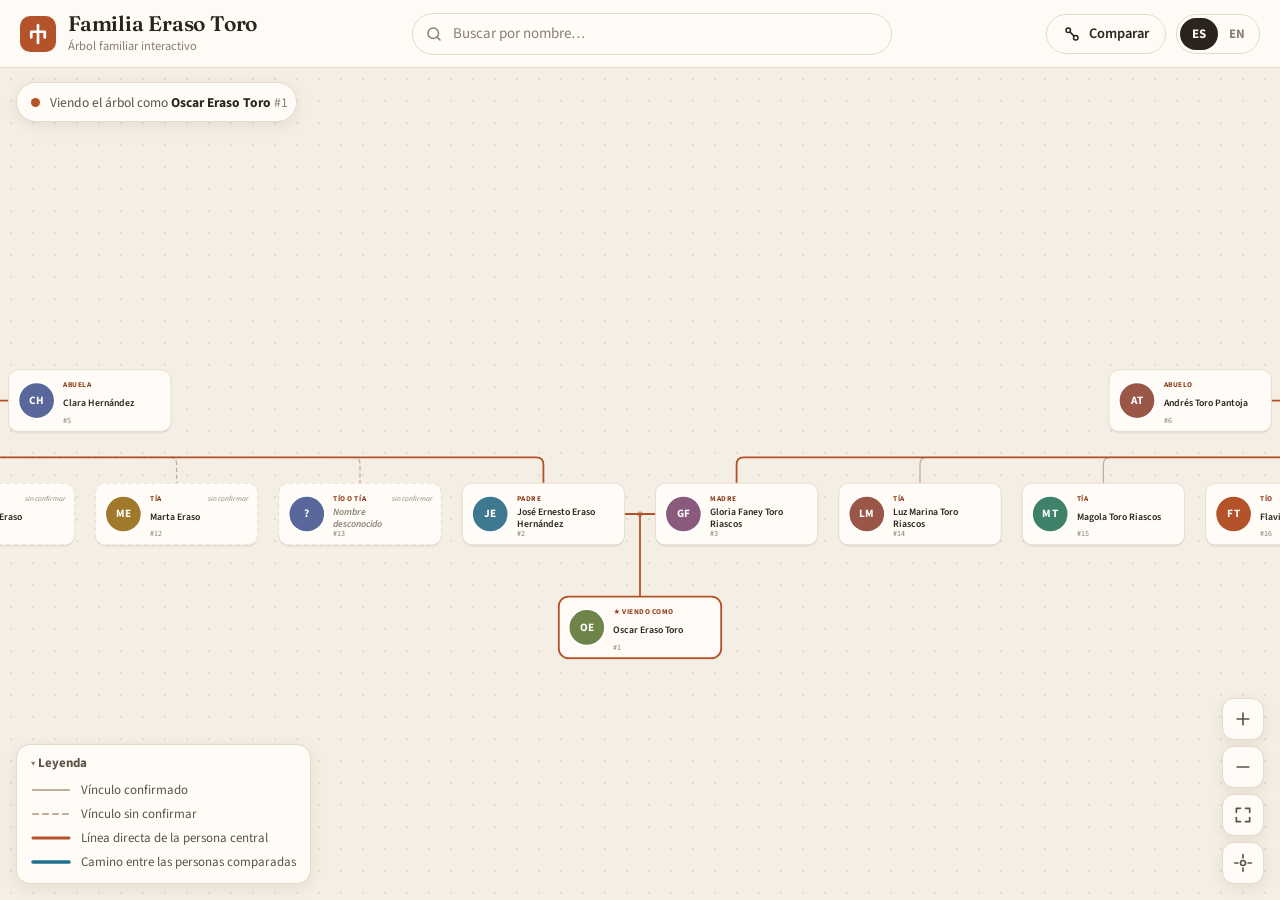
==== index.html @ 6568cca2 "Add files via upload" ====
<!doctype html>
<!-- =====================================================================
     INDEX.HTML — the page skeleton
     The browser opens this file first. It only sets up empty areas
     (header, tree canvas, side panel); js/app.js fills them in.
     You normally never edit this file.
     ===================================================================== -->
<html lang="es">                                              <!-- Page language; app.js switches it to "en" when English is chosen -->
<head>
  <meta charset="utf-8">                                      <!-- Lets accented letters (á, é, ñ) display correctly -->
  <meta name="viewport" content="width=device-width, initial-scale=1, viewport-fit=cover"> <!-- Fit phone screens -->
  <meta name="robots" content="noindex, nofollow">            <!-- Ask search engines not to list this family site -->
  <title>Árbol familiar</title>                               <!-- Tab title; app.js replaces it with the title in family-data.js -->
  <link rel="icon" href="data:image/svg+xml,%3Csvg xmlns='http://www.w3.org/2000/svg' viewBox='0 0 32 32'%3E%3Crect width='32' height='32' rx='8' fill='%23b4532a'/%3E%3Cpath d='M16 7v18M10 13h12M10 13v6M22 13v6' stroke='%23fff' stroke-width='2.4' fill='none' stroke-linecap='round'/%3E%3C/svg%3E"> <!-- Small tree icon in the browser tab -->
  <link rel="preconnect" href="https://fonts.googleapis.com"> <!-- Start connecting to Google Fonts early -->
  <link rel="preconnect" href="https://fonts.gstatic.com" crossorigin>
  <link href="https://fonts.googleapis.com/css2?family=Fraunces:opsz,wght@9..144,500;9..144,600&family=Source+Sans+3:wght@400;600;700&display=swap" rel="stylesheet"> <!-- The two typefaces used on the page -->
  <link rel="stylesheet" href="css/styles.css">               <!-- Colours, sizes and layout -->
</head>
<body>

  <!-- ===================== TOP BAR: title, search, compare, language ===================== -->
  <header class="topbar">
    <div class="brand">
      <svg class="brand-mark" viewBox="0 0 32 32" aria-hidden="true"> <!-- Decorative tree mark next to the title -->
        <rect width="32" height="32" rx="9"></rect>
        <path d="M16 8v16M10 14h12M10 14v5M22 14v5"></path>
      </svg>
      <div class="brand-text">
        <h1 id="site-title">Árbol familiar</h1>              <!-- Filled from SITE_SETTINGS.title -->
        <p class="subtitle" data-i18n="subtitle"></p>        <!-- data-i18n = text comes from js/i18n.js -->
      </div>
    </div>

    <div class="search" role="search">                       <!-- Search box and its drop-down list -->
      <svg class="search-icon" viewBox="0 0 24 24" aria-hidden="true"><circle cx="11" cy="11" r="7"></circle><path d="M20 20l-4-4"></path></svg>
      <input id="search-input" type="search" autocomplete="off" spellcheck="false"
             data-i18n-placeholder="searchPlaceholder" data-i18n-aria="searchLabel"
             role="combobox" aria-expanded="false" aria-controls="search-results">
      <ul id="search-results" class="results" role="listbox" hidden></ul>
    </div>

    <div class="top-actions">
      <button id="compare-open" class="btn btn-ghost" type="button">  <!-- Opens the "compare two people" panel -->
        <svg viewBox="0 0 24 24" aria-hidden="true"><circle cx="7" cy="7" r="3"></circle><circle cx="17" cy="17" r="3"></circle><path d="M9.5 9.5l5 5"></path></svg>
        <span data-i18n="compare"></span>
      </button>
      <div class="lang-toggle" role="group" data-i18n-aria="language"> <!-- Spanish / English switch -->
        <button type="button" data-lang="es">ES</button>
        <button type="button" data-lang="en">EN</button>
      </div>
    </div>
  </header>

  <!-- ===================== TREE AREA ===================== -->
  <main id="stage" class="stage">
    <svg id="tree" role="img" aria-label="Family tree">       <!-- The tree is drawn inside this SVG -->
      <defs>
        <clipPath id="avatar-clip" clipPathUnits="objectBoundingBox"><circle cx="0.5" cy="0.5" r="0.5"></circle></clipPath> <!-- Makes photos round -->
      </defs>
      <g id="viewport">                                       <!-- Moved and scaled when you drag or zoom -->
        <g id="links"></g>                                    <!-- Lines between relatives -->
        <g id="cards"></g>                                    <!-- One card per person -->
      </g>
    </svg>

    <div class="chips">                                       <!-- Floating notes at the top of the tree -->
      <div id="focus-chip" class="chip focus-chip"></div>     <!-- "Viewing the tree as …" -->
      <div id="compare-chip" class="chip compare-chip" hidden></div> <!-- "Comparing A ↔ B" -->
    </div>

    <div class="zoom-controls">                               <!-- Buttons in the bottom-right corner -->
      <button type="button" id="zoom-in" data-i18n-aria="zoomIn" data-i18n-title="zoomIn"><svg viewBox="0 0 24 24"><path d="M12 5v14M5 12h14"></path></svg></button>
      <button type="button" id="zoom-out" data-i18n-aria="zoomOut" data-i18n-title="zoomOut"><svg viewBox="0 0 24 24"><path d="M5 12h14"></path></svg></button>
      <button type="button" id="zoom-fit" data-i18n-aria="fit" data-i18n-title="fit"><svg viewBox="0 0 24 24"><path d="M4 9V4h5M20 9V4h-5M4 15v5h5M20 15v5h-5"></path></svg></button>
      <button type="button" id="zoom-center" data-i18n-aria="center" data-i18n-title="center"><svg viewBox="0 0 24 24"><circle cx="12" cy="12" r="3"></circle><path d="M12 2v4M12 18v4M2 12h4M18 12h4"></path></svg></button>
    </div>

    <details class="legend" id="legend">                      <!-- Explains the line styles -->
      <summary data-i18n="legend"></summary>
      <ul>
        <li><svg viewBox="0 0 40 10"><path class="lg-line" d="M2 5h36"></path></svg><span data-i18n="legendConfirmed"></span></li>
        <li><svg viewBox="0 0 40 10"><path class="lg-line lg-dashed" d="M2 5h36"></path></svg><span data-i18n="legendUnconfirmed"></span></li>
        <li><svg viewBox="0 0 40 10"><path class="lg-line lg-lineage" d="M2 5h36"></path></svg><span data-i18n="legendLine"></span></li>
        <li><svg viewBox="0 0 40 10"><path class="lg-line lg-path" d="M2 5h36"></path></svg><span data-i18n="legendPath"></span></li>
      </ul>
    </details>

    <div id="problems" class="problems" hidden></div>          <!-- Only appears if family-data.js has a mistake -->
  </main>

  <!-- ===================== SIDE PANEL: profiles and comparisons ===================== -->
  <aside id="panel" class="panel" aria-live="polite" hidden>
    <button type="button" class="panel-close" data-action="close" data-i18n-aria="close">
      <svg viewBox="0 0 24 24" aria-hidden="true"><path d="M6 6l12 12M18 6L6 18"></path></svg>
    </button>
    <div id="panel-body" class="panel-body"></div>
  </aside>

  <!-- ===================== SCRIPTS (order matters) ===================== -->
  <script src="lib/d3.min.js"></script>        <!-- Library for zooming, dragging and animation -->
  <script src="lib/dagre.min.js"></script>     <!-- Library that arranges people in generations -->
  <script src="family-data.js"></script>       <!-- YOUR DATA: people, photos, stories -->
  <script src="js/kinship.js"></script>        <!-- Works out relationships -->
  <script src="js/i18n.js"></script>           <!-- Words in Spanish and English -->
  <script src="js/app.js"></script>            <!-- Draws the tree and runs the buttons -->
</body>
</html>
---- css/styles.css ----
/* =====================================================================
   STYLES.CSS — colours, typefaces, sizes and layout
   ---------------------------------------------------------------------
   To change the look, start with the colour list right below (:root).
   Every colour on the page comes from one of those names.
   ===================================================================== */

/* ---------- 1. Colour palette and typefaces ---------- */
:root {
  --bg: #f4eee4;            /* page background (warm paper) */
  --bg-dot: rgba(120, 96, 64, 0.13); /* the faint dot grid behind the tree */
  --surface: #fffcf7;       /* cards, panel, menus */
  --surface-2: #f7f0e5;     /* soft fills inside the panel */
  --ink: #2a241d;           /* main text */
  --ink-2: #5d5246;         /* secondary text */
  --muted: #8b7f71;         /* quiet text such as numbers and dates */
  --border: #e5d9c8;        /* thin borders */
  --line: #bfae95;          /* family lines */
  --accent: #b4532a;        /* terracotta: focus person and their direct line */
  --accent-ink: #8f3d1b;    /* darker terracotta for text */
  --accent-soft: #f7e4d7;   /* pale terracotta for backgrounds */
  --path: #22708f;          /* blue: path between two compared people */
  --path-soft: #dcecf2;     /* pale blue */
  --marriage: #6b5f8f;      /* violet: relatives by marriage */
  --danger: #a8322a;        /* data warnings */
  --shadow: 0 12px 32px rgba(58, 38, 18, 0.14); /* soft shadow under panels */
  --radius: 14px;           /* roundness of corners */
  --font-display: "Fraunces", Georgia, "Times New Roman", serif;     /* titles */
  --font-ui: "Source Sans 3", system-ui, -apple-system, "Segoe UI", Roboto, sans-serif; /* everything else */
  --topbar-h: 68px;         /* height of the top bar on wide screens */
  --panel-w: 400px;         /* width of the side panel on wide screens */
}

/* ---------- 2. Page basics ---------- */
*, *::before, *::after { box-sizing: border-box; }              /* sizes include padding and border */
html, body { height: 100%; margin: 0; }                         /* page fills the window */
body {
  font-family: var(--font-ui);
  color: var(--ink);
  background: var(--bg);
  overflow: hidden;                                             /* the tree scrolls by dragging, not the page */
  -webkit-font-smoothing: antialiased;
}
button { font: inherit; color: inherit; cursor: pointer; }      /* buttons use the page font */
svg { display: block; }
[hidden] { display: none !important; }                          /* hidden elements stay hidden */
:focus-visible { outline: 3px solid var(--path); outline-offset: 2px; border-radius: 8px; } /* keyboard focus ring */

/* ---------- 3. Top bar ---------- */
.topbar {
  position: fixed; inset: 0 0 auto 0;                           /* pinned to the top */
  height: var(--topbar-h);
  display: flex; align-items: center; gap: 20px;
  padding: 0 20px;
  background: rgba(255, 252, 247, 0.88);
  backdrop-filter: blur(10px); -webkit-backdrop-filter: blur(10px);
  border-bottom: 1px solid var(--border);
  z-index: 30;                                                  /* stays above the tree */
}
.brand { display: flex; align-items: center; gap: 12px; min-width: 0; flex: 0 1 auto; }
.brand-mark { width: 36px; height: 36px; flex: none; }
.brand-mark rect { fill: var(--accent); }
.brand-mark path { stroke: #fff; stroke-width: 2.4; fill: none; stroke-linecap: round; }
.brand-text { min-width: 0; }
.brand h1 {
  margin: 0; font-family: var(--font-display); font-weight: 600;
  font-size: 21px; line-height: 1.1; letter-spacing: -0.01em;
  white-space: nowrap; overflow: hidden; text-overflow: ellipsis;
}
.subtitle { margin: 2px 0 0; font-size: 12.5px; color: var(--muted); white-space: nowrap; }

/* ---------- 4. Search box and results ---------- */
.search { position: relative; flex: 1 1 420px; max-width: 480px; margin: 0 auto; }
.search-icon { position: absolute; left: 13px; top: 50%; width: 18px; height: 18px; transform: translateY(-50%); stroke: var(--muted); stroke-width: 2; fill: none; stroke-linecap: round; pointer-events: none; }
#search-input {
  width: 100%; height: 42px;
  padding: 0 14px 0 40px;
  border: 1px solid var(--border); border-radius: 999px;
  background: var(--surface); color: var(--ink);
  font: inherit; font-size: 15px;
  transition: border-color .15s, box-shadow .15s;
}
#search-input::placeholder { color: var(--muted); }
#search-input:focus { outline: none; border-color: var(--accent); box-shadow: 0 0 0 4px var(--accent-soft); }
.results {
  position: absolute; top: calc(100% + 8px); left: 0; right: 0;
  margin: 0; padding: 6px; list-style: none;
  background: var(--surface); border: 1px solid var(--border); border-radius: var(--radius);
  box-shadow: var(--shadow);
  max-height: min(60vh, 440px); overflow-y: auto;
  z-index: 40;
}
.result {
  display: flex; align-items: center; gap: 10px;
  padding: 8px 8px; border-radius: 10px; cursor: pointer;
}
.result.active, .result:hover { background: var(--surface-2); }
.result-main { flex: 1; min-width: 0; display: flex; flex-direction: column; }
.result-name { font-weight: 600; font-size: 14.5px; white-space: nowrap; overflow: hidden; text-overflow: ellipsis; }
.result-sub { font-size: 12.5px; color: var(--muted); white-space: nowrap; overflow: hidden; text-overflow: ellipsis; }
.result-actions { display: flex; gap: 6px; flex: none; }
.results-empty { padding: 14px; color: var(--muted); font-size: 14px; text-align: center; }

/* ---------- 5. Buttons ---------- */
.btn {
  display: inline-flex; align-items: center; justify-content: center; gap: 8px;
  height: 40px; padding: 0 16px;
  border-radius: 999px; border: 1px solid transparent;
  font-weight: 600; font-size: 14.5px;
  transition: background .15s, border-color .15s, color .15s;
  white-space: nowrap;
}
.btn svg { width: 18px; height: 18px; fill: none; stroke: currentColor; stroke-width: 2; stroke-linecap: round; flex: none; }
.btn-primary { background: var(--accent); color: #fff; }
.btn-primary:hover { background: var(--accent-ink); }
.btn-ghost { background: transparent; border-color: var(--border); }
.btn-ghost:hover { background: var(--surface-2); }
.btn-blue { background: var(--path); color: #fff; }
.btn-blue:hover { filter: brightness(0.92); }
.btn-small { height: 32px; padding: 0 12px; font-size: 13.5px; }
.mini {                                                         /* small pill buttons in search results */
  height: 28px; padding: 0 10px; border-radius: 999px;
  border: 1px solid var(--border); background: var(--surface);
  font-size: 12.5px; font-weight: 600; color: var(--ink-2);
}
.mini:hover { border-color: var(--accent); color: var(--accent-ink); }
.mini.blue:hover { border-color: var(--path); color: var(--path); }
.top-actions { display: flex; align-items: center; gap: 10px; flex: none; }
.lang-toggle { display: inline-flex; padding: 3px; border: 1px solid var(--border); border-radius: 999px; background: var(--surface); }
.lang-toggle button { border: 0; background: transparent; height: 32px; min-width: 38px; border-radius: 999px; font-size: 13px; font-weight: 700; color: var(--muted); }
.lang-toggle button[aria-pressed="true"] { background: var(--ink); color: var(--surface); }

/* ---------- 6. Tree area ---------- */
.stage {
  position: fixed; inset: var(--topbar-h) 0 0 0;               /* everything under the top bar */
  background-color: var(--bg);
  background-image: radial-gradient(var(--bg-dot) 1px, transparent 1.2px); /* dot grid */
  background-size: 22px 22px;
}
#tree { width: 100%; height: 100%; cursor: grab; touch-action: none; user-select: none; -webkit-user-select: none; }
#tree:active { cursor: grabbing; }

/* Lines between relatives */
.link { fill: none; stroke: var(--line); stroke-width: 1.8; stroke-linecap: round; stroke-linejoin: round; transition: stroke .3s, stroke-width .3s, opacity .3s; }
.link.unconfirmed { stroke-dasharray: 5 5; }                    /* dashed = not confirmed */
.link.lineage { stroke: var(--accent); stroke-width: 2.6; }     /* the focus person's direct line */
.link.on-path { stroke: var(--path); stroke-width: 3.6; }       /* path between compared people */
.union-dot { fill: var(--line); }

/* Person cards */
.card { cursor: pointer; }
.card-shadow { fill: rgba(70, 45, 20, 0.07); }
.card-bg { fill: var(--surface); stroke: var(--border); stroke-width: 1.2; transition: stroke .2s, stroke-width .2s, fill .2s; }
.card:hover .card-bg { stroke: var(--line); stroke-width: 1.6; }
.card:focus { outline: none; }
.card:focus-visible .card-bg { stroke: var(--path); stroke-width: 2.5; }
.card-ring { fill: none; stroke: var(--path); stroke-width: 3; opacity: 0; transition: opacity .2s; }
.card.is-selected .card-ring { opacity: 1; }                    /* ring around the person whose profile is open */
.card.is-focus .card-bg { stroke: var(--accent); stroke-width: 2.6; fill: #fffaf5; }
.card.is-unconfirmed .card-bg { stroke-dasharray: 6 5; }
.card.rel-none { opacity: 0.68; }                               /* not related by blood or marriage to the focus */
.card.on-path .card-bg { stroke: var(--path); stroke-width: 2.6; }
.avatar-bg { stroke: #fff; stroke-width: 2.5; }
.avatar-initials { fill: #fff; font-family: var(--font-ui); font-weight: 700; font-size: 16px; letter-spacing: 0.02em; text-anchor: middle; dominant-baseline: central; pointer-events: none; }
.card-rel { font-family: var(--font-ui); font-size: 10.5px; font-weight: 700; letter-spacing: 0.07em; text-transform: uppercase; fill: var(--accent-ink); }
.card.rel-affinity .card-rel, .card.rel-partner .card-rel { fill: var(--marriage); }
.card.rel-none .card-rel { fill: var(--muted); }
.card-tag { font-family: var(--font-ui); font-size: 10.5px; font-style: italic; fill: var(--muted); text-anchor: end; }
.card-name { font-family: var(--font-ui); font-size: 14px; font-weight: 600; fill: var(--ink); }
.card-name.unknown { font-style: italic; fill: var(--muted); }
.card-meta { font-family: var(--font-ui); font-size: 11.5px; fill: var(--muted); }
.card-star { fill: var(--accent); }
.end-badge circle { fill: var(--path); stroke: #fff; stroke-width: 2; }
.end-badge text { fill: #fff; font: 700 12px var(--font-ui); text-anchor: middle; dominant-baseline: central; }

/* ---------- 7. Floating chips ---------- */
.chips { position: absolute; top: 14px; left: 16px; right: 16px; display: flex; flex-wrap: wrap; gap: 8px; pointer-events: none; z-index: 5; }
.chip {
  pointer-events: auto;
  display: inline-flex; align-items: center; gap: 10px; flex-wrap: wrap;
  padding: 7px 8px 7px 14px; min-height: 40px;
  background: var(--surface); border: 1px solid var(--border); border-radius: 999px;
  box-shadow: 0 4px 14px rgba(58, 38, 18, 0.08);
  font-size: 13.5px; color: var(--ink-2); max-width: 100%;
}
.chip strong { color: var(--ink); font-weight: 700; }
.chip .num { color: var(--muted); }
.chip .dot { width: 9px; height: 9px; border-radius: 50%; background: var(--accent); flex: none; }
.compare-chip .dot { background: var(--path); }
.chip-close { width: 28px; height: 28px; border-radius: 50%; border: 0; background: var(--surface-2); display: grid; place-items: center; }
.chip-close svg { width: 14px; height: 14px; stroke: var(--ink-2); stroke-width: 2.4; fill: none; stroke-linecap: round; }

/* ---------- 8. Zoom buttons and legend ---------- */
.zoom-controls { position: absolute; right: 16px; bottom: 16px; display: flex; flex-direction: column; gap: 6px; z-index: 5; }
.zoom-controls button {
  width: 42px; height: 42px; border-radius: 12px;
  border: 1px solid var(--border); background: var(--surface);
  display: grid; place-items: center; box-shadow: 0 4px 14px rgba(58, 38, 18, 0.08);
}
.zoom-controls button:hover { border-color: var(--line); }
.zoom-controls svg { width: 20px; height: 20px; fill: none; stroke: var(--ink-2); stroke-width: 2; stroke-linecap: round; stroke-linejoin: round; }
.legend {
  position: absolute; left: 16px; bottom: 16px; z-index: 5;
  background: var(--surface); border: 1px solid var(--border); border-radius: var(--radius);
  box-shadow: 0 4px 14px rgba(58, 38, 18, 0.08);
  font-size: 13px; color: var(--ink-2); max-width: calc(100% - 100px);
}
.legend summary { cursor: pointer; padding: 9px 14px; font-weight: 700; list-style: none; }
.legend summary::-webkit-details-marker { display: none; }
.legend summary::before { content: "▸ "; color: var(--muted); }
.legend[open] summary::before { content: "▾ "; }
.legend ul { list-style: none; margin: 0; padding: 0 14px 12px; display: grid; gap: 6px; }
.legend li { display: flex; align-items: center; gap: 10px; }
.legend svg { width: 40px; height: 10px; flex: none; }
.lg-line { stroke: var(--line); stroke-width: 2.2; fill: none; stroke-linecap: round; }
.lg-dashed { stroke-dasharray: 5 5; }
.lg-lineage { stroke: var(--accent); stroke-width: 3; }
.lg-path { stroke: var(--path); stroke-width: 3.6; }

/* ---------- 9. Data warnings (only shown when family-data.js has a mistake) ---------- */
.problems {
  position: absolute; left: 50%; bottom: 16px; transform: translateX(-50%);
  width: min(560px, calc(100% - 32px)); z-index: 20;
  background: #fff4f2; color: var(--danger);
  border: 1px solid #efc5bf; border-radius: var(--radius); box-shadow: var(--shadow);
  padding: 12px 16px; font-size: 14px;
}
.problems ul { margin: 6px 0 0; padding-left: 18px; }

/* ---------- 10. Side panel (profiles and comparisons) ---------- */
.panel {
  position: fixed; top: calc(var(--topbar-h) + 12px); right: 12px; bottom: 12px;
  width: var(--panel-w);
  background: var(--surface); border: 1px solid var(--border); border-radius: 20px;
  box-shadow: var(--shadow); z-index: 25;
  display: flex; flex-direction: column;
  animation: panel-in .22s ease-out;
}
@keyframes panel-in { from { opacity: 0; transform: translateX(16px); } to { opacity: 1; transform: none; } }
.panel-close {
  position: absolute; top: 12px; right: 12px; z-index: 2;
  width: 36px; height: 36px; border-radius: 50%; border: 0; background: var(--surface-2);
  display: grid; place-items: center;
}
.panel-close svg { width: 18px; height: 18px; stroke: var(--ink-2); stroke-width: 2.2; fill: none; stroke-linecap: round; }
.panel-body { overflow-y: auto; padding: 22px 22px 28px; flex: 1; -webkit-overflow-scrolling: touch; }

/* Profile */
.profile-head { display: flex; gap: 16px; align-items: center; padding-right: 36px; }
.profile-photo { position: relative; width: 92px; height: 92px; border-radius: 50%; flex: none; overflow: hidden; display: grid; place-items: center; color: #fff; font-weight: 700; font-size: 30px; border: 3px solid #fff; box-shadow: 0 4px 14px rgba(58, 38, 18, 0.15); }
.profile-number { margin: 0; font-size: 12px; font-weight: 700; letter-spacing: 0.08em; text-transform: uppercase; color: var(--muted); }
.profile-name { margin: 2px 0 4px; font-family: var(--font-display); font-weight: 600; font-size: 25px; line-height: 1.15; letter-spacing: -0.01em; }
.profile-name.unknown { font-style: italic; color: var(--muted); }
.profile-life { margin: 0; font-size: 14px; color: var(--ink-2); }
.profile-rel { margin: 18px 0 0; padding: 12px 14px; border-radius: 12px; background: var(--accent-soft); }
.profile-rel.rel-affinity, .profile-rel.rel-partner { background: #ece8f4; }
.profile-rel.rel-none { background: var(--surface-2); }
.profile-rel .label { display: block; font-size: 12px; color: var(--ink-2); }
.profile-rel strong { font-size: 17px; color: var(--ink); }
.tag { display: inline-block; margin-left: 6px; padding: 1px 8px; border-radius: 999px; font-size: 11.5px; font-weight: 700; vertical-align: 2px; }
.tag-unconfirmed { background: #fff; border: 1px dashed var(--line); color: var(--ink-2); }
.profile-actions { display: flex; flex-wrap: wrap; gap: 8px; margin-top: 14px; }
.profile-desc { margin: 18px 0 0; font-size: 16px; line-height: 1.5; color: var(--ink); font-weight: 600; }
.panel h3 { margin: 22px 0 8px; font-family: var(--font-display); font-weight: 600; font-size: 17px; }
.panel h4 { margin: 14px 0 6px; font-size: 12px; font-weight: 700; letter-spacing: 0.08em; text-transform: uppercase; color: var(--muted); }
.profile-bio { margin: 0; font-size: 15px; line-height: 1.6; color: var(--ink-2); white-space: pre-line; }
.profile-empty { margin: 18px 0 0; font-size: 14px; color: var(--muted); font-style: italic; }
.facts { margin: 16px 0 0; display: grid; grid-template-columns: auto 1fr; gap: 6px 14px; font-size: 14px; }
.facts dt { color: var(--muted); }
.facts dd { margin: 0; color: var(--ink); }
.people-list { list-style: none; margin: 0; padding: 0; display: grid; gap: 6px; }
.person-chip {
  width: 100%; display: flex; align-items: center; gap: 10px; text-align: left;
  padding: 7px 10px; border-radius: 12px; border: 1px solid var(--border); background: var(--surface);
}
.person-chip:hover { border-color: var(--line); background: var(--surface-2); }
.person-chip .pc-main { flex: 1; min-width: 0; display: flex; flex-direction: column; }
.person-chip .pc-name { font-weight: 600; font-size: 14.5px; white-space: nowrap; overflow: hidden; text-overflow: ellipsis; }
.person-chip .pc-name.unknown { font-style: italic; color: var(--muted); }
.person-chip .pc-sub { font-size: 12.5px; color: var(--muted); }
.person-chip.static { cursor: default; }
.person-chip.static:hover { border-color: var(--border); background: var(--surface); }
.avatar-sm { position: relative; width: 34px; height: 34px; border-radius: 50%; flex: none; display: grid; place-items: center; overflow: hidden; color: #fff; font-weight: 700; font-size: 13px; }
.avatar-sm img, .profile-photo img { position: absolute; inset: 0; width: 100%; height: 100%; object-fit: cover; } /* photo covers the initials */

/* Compare */
.compare h2 { margin: 0 40px 4px 0; font-family: var(--font-display); font-weight: 600; font-size: 24px; }
.compare .intro { margin: 0 0 16px; font-size: 14px; color: var(--ink-2); }
.slots { display: grid; gap: 8px; }
.slot { position: relative; }
.slot-letter { position: absolute; left: -6px; top: -6px; width: 22px; height: 22px; border-radius: 50%; background: var(--path); color: #fff; font-size: 12px; font-weight: 700; display: grid; place-items: center; z-index: 1; border: 2px solid #fff; }
.slot .person-chip { padding: 10px 10px 10px 12px; }
.slot-picker { border: 1px solid var(--path); border-radius: 12px; padding: 8px; background: #f7fbfc; }
.slot-picker input { width: 100%; height: 40px; padding: 0 12px; border-radius: 10px; border: 1px solid var(--border); font: inherit; font-size: 15px; background: #fff; }
.slot-picker input:focus { outline: none; border-color: var(--path); box-shadow: 0 0 0 3px var(--path-soft); }
.slot-picker ul { list-style: none; margin: 6px 0 0; padding: 0; max-height: 220px; overflow-y: auto; display: grid; gap: 4px; }
.slot-picker li button { width: 100%; display: flex; align-items: center; gap: 10px; padding: 6px 8px; border: 0; border-radius: 10px; background: transparent; text-align: left; }
.slot-picker li button:hover { background: var(--path-soft); }
.swap-row { display: flex; justify-content: center; }
.swap-btn { height: 30px; padding: 0 12px; border-radius: 999px; border: 1px solid var(--border); background: var(--surface); font-size: 12.5px; font-weight: 600; color: var(--ink-2); display: inline-flex; align-items: center; gap: 6px; }
.swap-btn svg { width: 14px; height: 14px; fill: none; stroke: currentColor; stroke-width: 2; stroke-linecap: round; }
.result-card { margin-top: 18px; padding: 16px; border-radius: 16px; background: var(--path-soft); }
.result-sentence { margin: 0; font-size: 17.5px; line-height: 1.4; color: var(--ink); }
.result-sentence b, .result-reverse b, .chain b { font-weight: 700; }
.result-reverse { margin: 8px 0 0; font-size: 14.5px; color: var(--ink-2); }
.result-card .facts { grid-template-columns: 1fr; gap: 10px; margin-top: 14px; }
.result-card .facts dt { font-size: 12px; font-weight: 700; letter-spacing: 0.06em; text-transform: uppercase; }
.result-card .facts dd { font-size: 15px; }
.result-card .facts small { display: block; color: var(--muted); font-size: 12.5px; margin-top: 2px; }
.chain { margin: 0; font-size: 14.5px; line-height: 1.6; color: var(--ink-2); }
.chain button { border: 0; background: none; padding: 0; font-weight: 700; color: var(--ink); text-decoration: underline; text-decoration-color: var(--path); text-underline-offset: 3px; }
.keep-focus { margin: 14px 0 0; font-size: 13px; color: var(--muted); }
.result-actions-row { display: flex; flex-wrap: wrap; gap: 8px; margin-top: 14px; }

/* ---------- 11. Phones and narrow screens ---------- */
@media (max-width: 760px) {
  :root { --topbar-h: 112px; }                                  /* two-row top bar */
  .topbar { flex-wrap: wrap; height: var(--topbar-h); padding: 10px 14px; gap: 10px 10px; align-content: center; }
  .brand { flex: 1 1 0; }
  .brand-mark { width: 32px; height: 32px; }
  .brand h1 { font-size: 19px; }
  .subtitle { display: none; }
  .search { order: 3; flex: 1 1 100%; max-width: none; }
  #compare-open span { display: none; }                         /* icon only on phones */
  #compare-open { width: 40px; padding: 0; }
  .chips { top: 10px; left: 10px; right: 10px; }
  .chip { font-size: 13px; }
  .legend { left: 10px; bottom: 10px; }
  .zoom-controls { right: 10px; bottom: 10px; }
  .zoom-controls button { width: 40px; height: 40px; }
  .panel {                                                      /* panel becomes a bottom sheet */
    top: auto; left: 0; right: 0; bottom: 0; width: auto;
    max-height: 78dvh; border-radius: 22px 22px 0 0;
    animation: sheet-in .25s ease-out;
    padding-bottom: env(safe-area-inset-bottom);
  }
  .panel::before { content: ""; display: block; width: 44px; height: 5px; border-radius: 3px; background: var(--border); margin: 8px auto 0; } /* grab handle look */
  @keyframes sheet-in { from { transform: translateY(30px); opacity: 0; } to { transform: none; opacity: 1; } }
  .panel-body { padding: 14px 18px 26px; }
  .profile-photo { width: 76px; height: 76px; font-size: 26px; }
  .profile-name { font-size: 22px; }
  .result { flex-wrap: wrap; }                                  /* buttons drop under the name on phones */
  .result-main { flex-basis: calc(100% - 50px); }
  .result-actions { margin-left: 44px; }
}
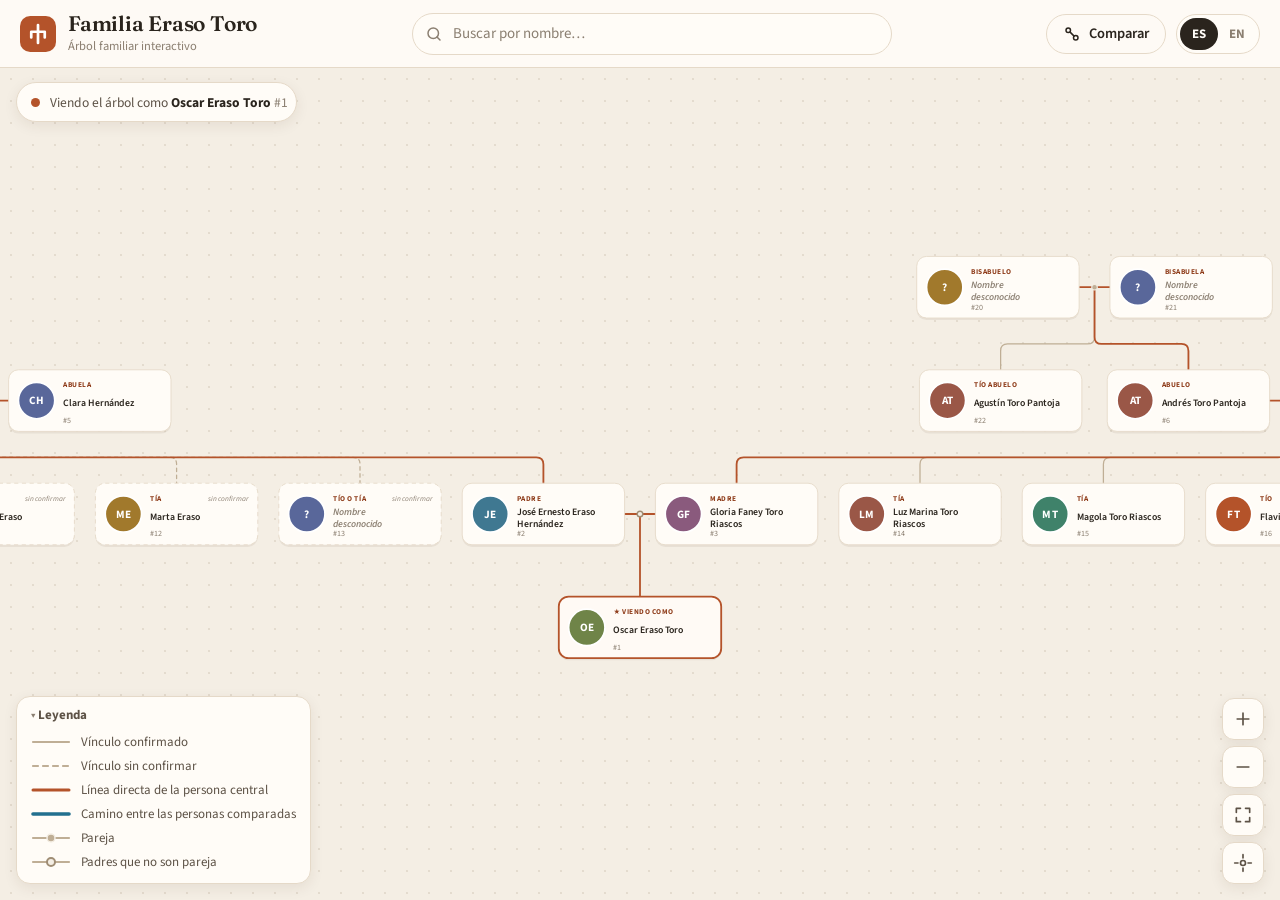
==== commit ca6c3a8e: "Add files via upload" ====
--- a/index.html
+++ b/index.html
@@ -60,6 +60,7 @@
       </defs>
       <g id="viewport">                                       <!-- Moved and scaled when you drag or zoom -->
         <g id="links"></g>                                    <!-- Lines between relatives -->
+        <g id="dots"></g>                                     <!-- Dots where a couple's lines meet -->
         <g id="cards"></g>                                    <!-- One card per person -->
       </g>
     </svg>
@@ -83,6 +84,8 @@
         <li><svg viewBox="0 0 40 10"><path class="lg-line lg-dashed" d="M2 5h36"></path></svg><span data-i18n="legendUnconfirmed"></span></li>
         <li><svg viewBox="0 0 40 10"><path class="lg-line lg-lineage" d="M2 5h36"></path></svg><span data-i18n="legendLine"></span></li>
         <li><svg viewBox="0 0 40 10"><path class="lg-line lg-path" d="M2 5h36"></path></svg><span data-i18n="legendPath"></span></li>
+        <li><svg viewBox="0 0 40 10"><path class="lg-line" d="M2 5h36"></path><circle class="union-dot" cx="20" cy="5" r="4"></circle></svg><span data-i18n="legendCouple"></span></li>
+        <li><svg viewBox="0 0 40 10"><path class="lg-line" d="M2 5h36"></path><circle class="union-dot apart" cx="20" cy="5" r="4"></circle></svg><span data-i18n="legendCoparents"></span></li>
       </ul>
     </details>
 
--- a/css/styles.css
+++ b/css/styles.css
@@ -16,6 +16,7 @@
   --muted: #8b7f71;         /* quiet text such as numbers and dates */
   --border: #e5d9c8;        /* thin borders */
   --line: #bfae95;          /* family lines */
+  --line-strong: #9f8d74;   /* outline of the hollow 'not a couple' dot */
   --accent: #b4532a;        /* terracotta: focus person and their direct line */
   --accent-ink: #8f3d1b;    /* darker terracotta for text */
   --accent-soft: #f7e4d7;   /* pale terracotta for backgrounds */
@@ -145,7 +146,9 @@
 .link.unconfirmed { stroke-dasharray: 5 5; }                    /* dashed = not confirmed */
 .link.lineage { stroke: var(--accent); stroke-width: 2.6; }     /* the focus person's direct line */
 .link.on-path { stroke: var(--path); stroke-width: 3.6; }       /* path between compared people */
-.union-dot { fill: var(--line); }
+.union-dot { fill: var(--line); stroke: var(--bg); stroke-width: 1.5; }
+.union-dot.apart { fill: var(--bg); stroke: var(--line-strong, #9f8d74); stroke-width: 2; } /* hollow = parents who are not a couple */
+.card.rel-coparent .card-rel { fill: var(--marriage); }
 
 /* Person cards */
 .card { cursor: pointer; }
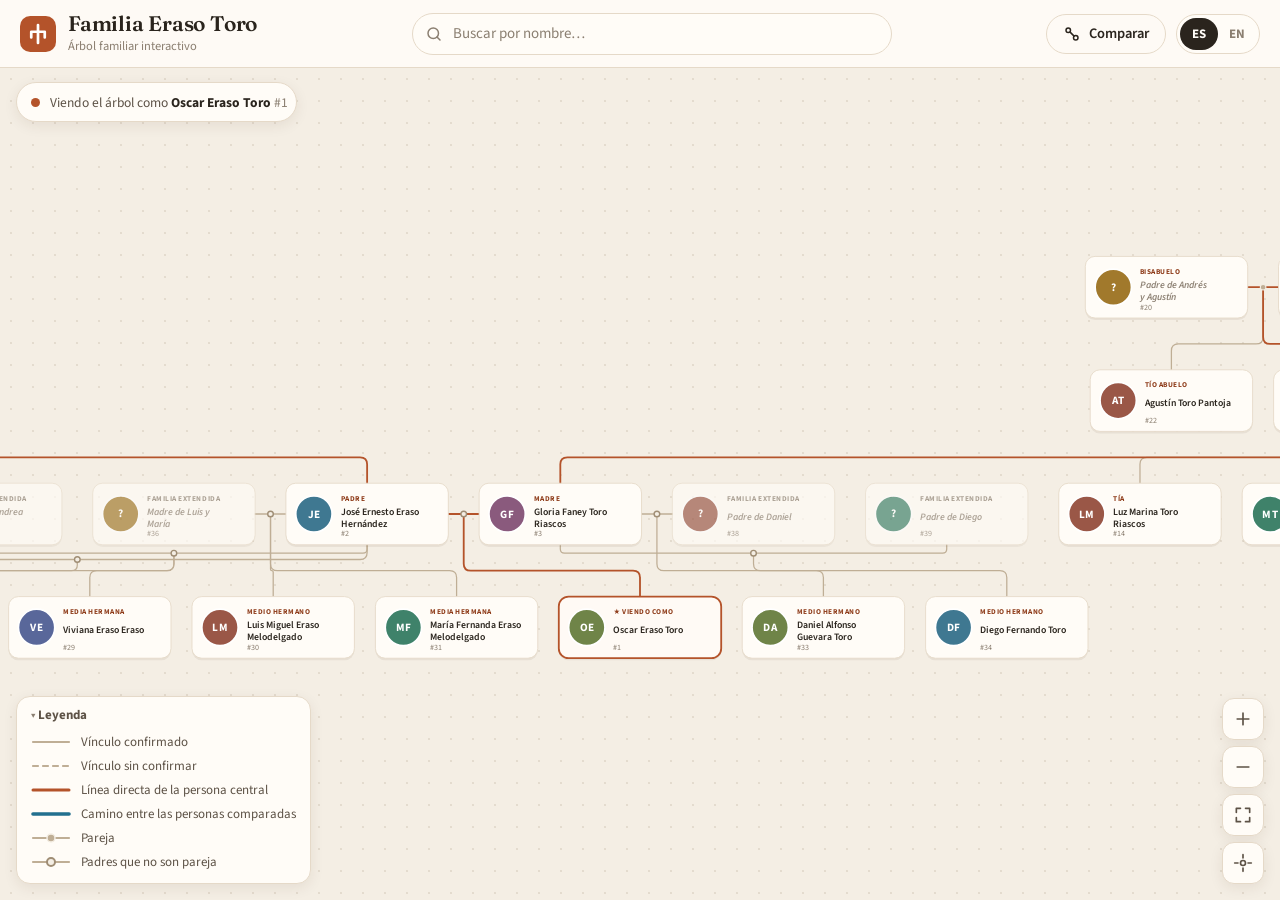
==== commit d9ff3c95: "Add files via upload" ====
--- a/index.html
+++ b/index.html
@@ -107,5 +107,11 @@
   <script src="js/kinship.js"></script>        <!-- Works out relationships -->
   <script src="js/i18n.js"></script>           <!-- Words in Spanish and English -->
   <script src="js/app.js"></script>            <!-- Draws the tree and runs the buttons -->
+
+  <!-- Visitor counter (GoatCounter, no cookies). Stats: https://arbol-eraso.goatcounter.com
+       Visits from your own computer while testing (file:// or localhost) are not counted.
+       To stop counting, delete these two lines. -->
+  <script data-goatcounter="https://arbol-eraso.goatcounter.com/count"
+          async src="//gc.zgo.at/count.js"></script>
 </body>
 </html>
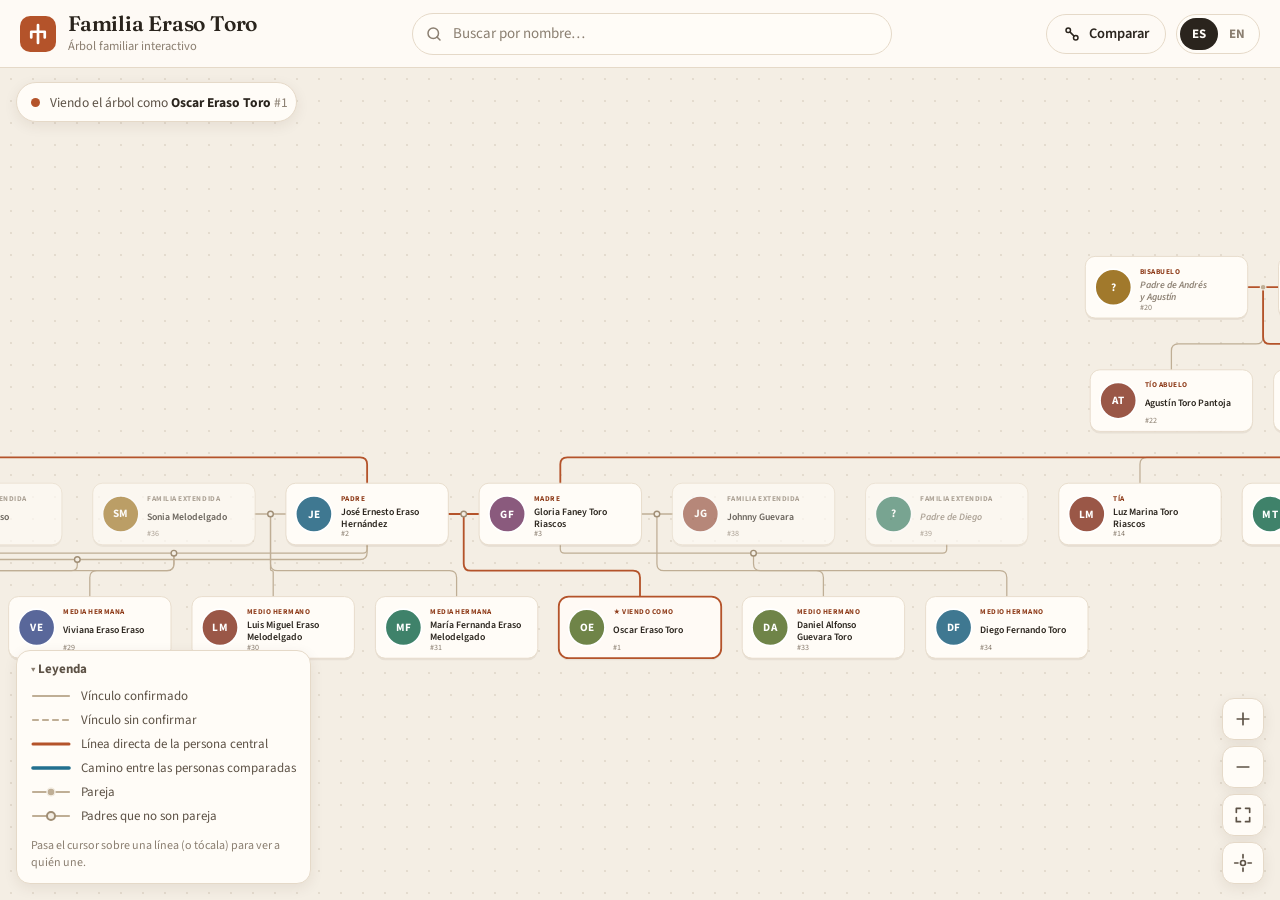
==== commit 2930ae2e: "Add files via upload" ====
--- a/index.html
+++ b/index.html
@@ -59,6 +59,7 @@
         <clipPath id="avatar-clip" clipPathUnits="objectBoundingBox"><circle cx="0.5" cy="0.5" r="0.5"></circle></clipPath> <!-- Makes photos round -->
       </defs>
       <g id="viewport">                                       <!-- Moved and scaled when you drag or zoom -->
+        <g id="link-hits"></g>                                <!-- Wide invisible lines that react to the mouse and glow -->
         <g id="links"></g>                                    <!-- Lines between relatives -->
         <g id="dots"></g>                                     <!-- Dots where a couple's lines meet -->
         <g id="cards"></g>                                    <!-- One card per person -->
@@ -87,9 +88,11 @@
         <li><svg viewBox="0 0 40 10"><path class="lg-line" d="M2 5h36"></path><circle class="union-dot" cx="20" cy="5" r="4"></circle></svg><span data-i18n="legendCouple"></span></li>
         <li><svg viewBox="0 0 40 10"><path class="lg-line" d="M2 5h36"></path><circle class="union-dot apart" cx="20" cy="5" r="4"></circle></svg><span data-i18n="legendCoparents"></span></li>
       </ul>
+      <p class="legend-hint" data-i18n="legendHover"></p>      <!-- "Hover over a line to see who it connects" -->
     </details>
 
     <div id="problems" class="problems" hidden></div>          <!-- Only appears if family-data.js has a mistake -->
+    <div id="link-tip" class="link-tip" role="status" hidden></div> <!-- Label shown when a line is lit: who it connects -->
   </main>
 
   <!-- ===================== SIDE PANEL: profiles and comparisons ===================== -->
--- a/css/styles.css
+++ b/css/styles.css
@@ -23,6 +23,8 @@
   --path: #22708f;          /* blue: path between two compared people */
   --path-soft: #dcecf2;     /* pale blue */
   --marriage: #6b5f8f;      /* violet: relatives by marriage */
+  --glow: #d27a00;          /* amber: a family lit up by the mouse */
+  --glow-soft: rgba(255, 170, 40, 0.34); /* soft halo around lit lines */
   --danger: #a8322a;        /* data warnings */
   --shadow: 0 12px 32px rgba(58, 38, 18, 0.14); /* soft shadow under panels */
   --radius: 14px;           /* roundness of corners */
@@ -146,6 +148,31 @@
 .link.unconfirmed { stroke-dasharray: 5 5; }                    /* dashed = not confirmed */
 .link.lineage { stroke: var(--accent); stroke-width: 2.6; }     /* the focus person's direct line */
 .link.on-path { stroke: var(--path); stroke-width: 3.6; }       /* path between compared people */
+.link { pointer-events: none; }                                 /* the wide hit lines below catch the mouse instead */
+.link-hit {                                                     /* invisible, wide, easy to point at */
+  fill: none; stroke: transparent; stroke-width: 16px; stroke-linecap: round; stroke-linejoin: round;
+  vector-effect: non-scaling-stroke;                            /* same width at any zoom */
+  pointer-events: stroke; cursor: pointer;
+}
+.link-hit.hl { stroke: var(--glow-soft); stroke-width: 11px; }  /* the glow */
+.link.hl { stroke: var(--glow); stroke-width: 3.2; opacity: 1; }
+#tree.lighting .link:not(.hl) { opacity: 0.28; }                /* fade the other lines */
+#tree.lighting .card:not(.hl) { opacity: 0.5; }                 /* and the other people */
+#tree.lighting .union-dot:not(.hl) { opacity: 0.3; }
+#tree .card.hl .card-bg { stroke: var(--glow); stroke-width: 2.6; } /* wins over focus and path outlines */
+.union-dot { pointer-events: none; }
+.union-dot.hl { fill: var(--glow); stroke: #fff; stroke-width: 2; }
+.union-dot.apart.hl { fill: #fff; stroke: var(--glow); stroke-width: 2.4; }
+.link-tip {                                                     /* label next to the pointer */
+  position: fixed; z-index: 60; pointer-events: none;
+  max-width: 300px; padding: 9px 12px; border-radius: 12px;
+  background: var(--ink); color: var(--surface);
+  font-size: 13px; line-height: 1.4; box-shadow: 0 8px 24px rgba(30, 20, 10, 0.25);
+}
+.link-tip b { font-weight: 700; }
+.link-tip .tip-sub { display: block; font-size: 12px; opacity: 0.75; }
+.link-tip .tip-kids { display: block; margin-top: 4px; }
+.legend-hint { margin: 0; padding: 0 14px 12px; font-size: 12px; color: var(--muted); max-width: 290px; }
 .union-dot { fill: var(--line); stroke: var(--bg); stroke-width: 1.5; }
 .union-dot.apart { fill: var(--bg); stroke: var(--line-strong, #9f8d74); stroke-width: 2; } /* hollow = parents who are not a couple */
 .card.rel-coparent .card-rel { fill: var(--marriage); }
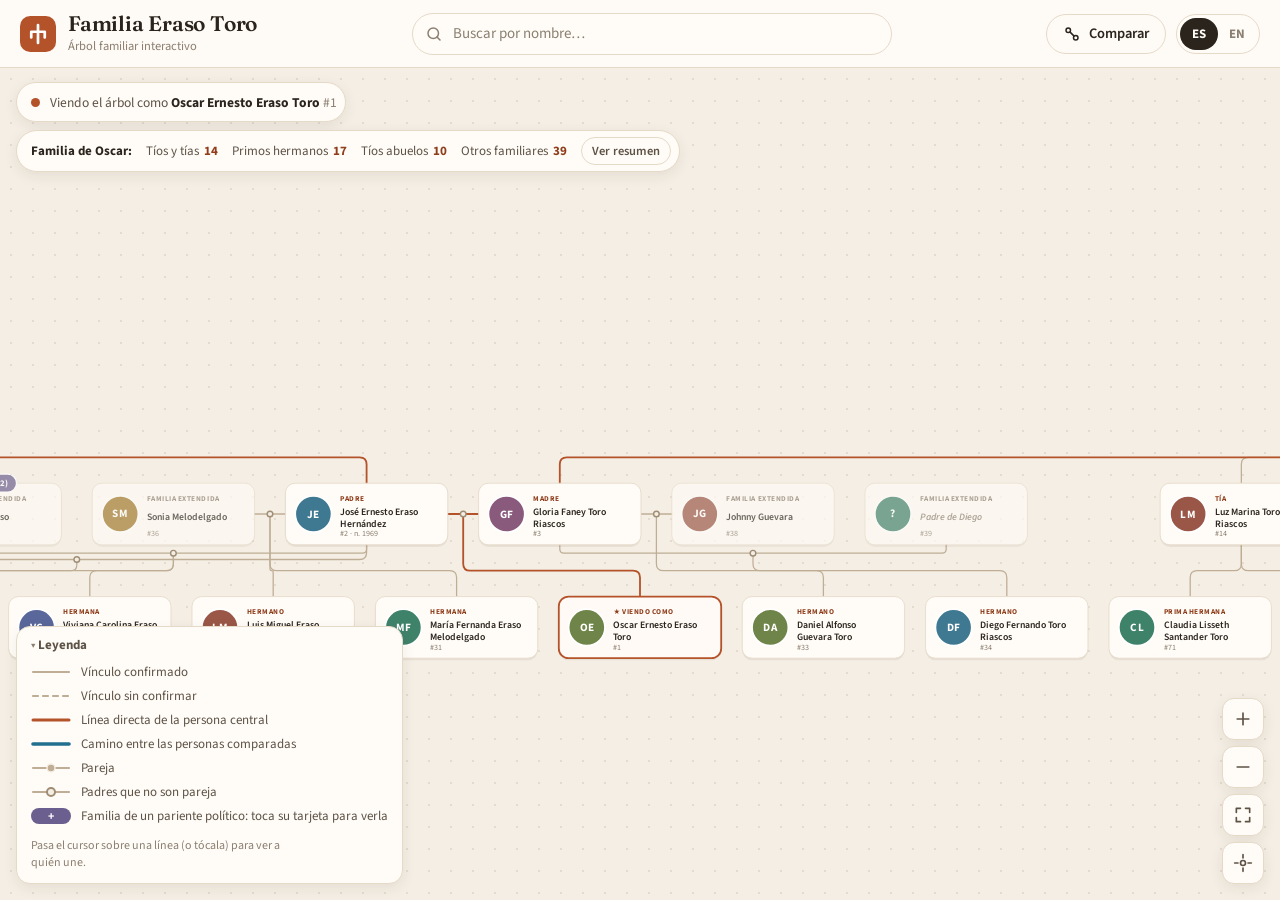
==== commit 46c07346: "Add files via upload" ====
--- a/index.html
+++ b/index.html
@@ -68,6 +68,7 @@
 
     <div class="chips">                                       <!-- Floating notes at the top of the tree -->
       <div id="focus-chip" class="chip focus-chip"></div>     <!-- "Viewing the tree as …" -->
+      <div id="summary-chip" class="chip summary-chip" hidden></div> <!-- Short family summary of the focus person -->
       <div id="compare-chip" class="chip compare-chip" hidden></div> <!-- "Comparing A ↔ B" -->
     </div>
 
@@ -87,6 +88,7 @@
         <li><svg viewBox="0 0 40 10"><path class="lg-line lg-path" d="M2 5h36"></path></svg><span data-i18n="legendPath"></span></li>
         <li><svg viewBox="0 0 40 10"><path class="lg-line" d="M2 5h36"></path><circle class="union-dot" cx="20" cy="5" r="4"></circle></svg><span data-i18n="legendCouple"></span></li>
         <li><svg viewBox="0 0 40 10"><path class="lg-line" d="M2 5h36"></path><circle class="union-dot apart" cx="20" cy="5" r="4"></circle></svg><span data-i18n="legendCoparents"></span></li>
+        <li><span class="lg-pill">+</span><span data-i18n="legendBranch"></span></li> <!-- "Ver familia" pill on relatives by marriage -->
       </ul>
       <p class="legend-hint" data-i18n="legendHover"></p>      <!-- "Hover over a line to see who it connects" -->
     </details>
--- a/css/styles.css
+++ b/css/styles.css
@@ -204,7 +204,7 @@
 .end-badge text { fill: #fff; font: 700 12px var(--font-ui); text-anchor: middle; dominant-baseline: central; }
 
 /* ---------- 7. Floating chips ---------- */
-.chips { position: absolute; top: 14px; left: 16px; right: 16px; display: flex; flex-wrap: wrap; gap: 8px; pointer-events: none; z-index: 5; }
+.chips { position: absolute; top: 14px; left: 16px; right: 16px; display: flex; flex-direction: column; align-items: flex-start; gap: 8px; pointer-events: none; z-index: 5; }
 .chip {
   pointer-events: auto;
   display: inline-flex; align-items: center; gap: 10px; flex-wrap: wrap;
@@ -282,6 +282,7 @@
 .profile-name { margin: 2px 0 4px; font-family: var(--font-display); font-weight: 600; font-size: 25px; line-height: 1.15; letter-spacing: -0.01em; }
 .profile-name.unknown { font-style: italic; color: var(--muted); }
 .profile-life { margin: 0; font-size: 14px; color: var(--ink-2); }
+.profile-nick { margin: 0 0 2px; font-size: 14px; color: var(--ink-2); font-style: italic; }
 .profile-rel { margin: 18px 0 0; padding: 12px 14px; border-radius: 12px; background: var(--accent-soft); }
 .profile-rel.rel-affinity, .profile-rel.rel-partner { background: #ece8f4; }
 .profile-rel.rel-none { background: var(--surface-2); }
@@ -373,3 +374,39 @@
   .result-main { flex-basis: calc(100% - 50px); }
   .result-actions { margin-left: 44px; }
 }
+
+/* ---------- 12. Family summaries and relatives-by-marriage branches ---------- */
+.summary-chip { gap: 6px 14px; padding: 6px 8px 6px 14px; font-size: 13px; }
+.summary-chip .sum-title { font-weight: 700; color: var(--ink); }
+.summary-chip .sum-item { white-space: nowrap; color: var(--ink-2); }
+.summary-chip .sum-item b { color: var(--accent-ink); font-weight: 700; margin-left: 2px; }
+.btn-violet { background: var(--marriage); color: #fff; }        /* "Ver la familia de …" */
+.btn-violet:hover { filter: brightness(0.92); }
+.branch-badge { cursor: pointer; }                               /* pill on the top edge of a spouse's card */
+.branch-badge rect { fill: var(--marriage); stroke: #fff; stroke-width: 2; }
+.branch-badge text { fill: #fff; font: 700 12.5px var(--font-ui); text-anchor: middle; dominant-baseline: central; pointer-events: none; }
+.branch-badge.open rect { fill: var(--surface); stroke: var(--marriage); stroke-width: 1.5; }
+.branch-badge.open text { fill: var(--marriage); }
+.branch-badge:hover rect { filter: brightness(1.1); }
+.branch-badge:focus { outline: none; }
+.branch-badge:focus-visible rect { stroke: var(--path); stroke-width: 3; }
+.card.revealed { animation: card-in .45s ease-out; }             /* newly shown relatives fade in */
+@keyframes card-in { from { opacity: 0; } }
+.lg-pill { width: 40px; height: 16px; flex: none; border-radius: 8px; background: var(--marriage); color: #fff; font-size: 12px; font-weight: 700; display: inline-flex; align-items: center; justify-content: center; }
+.summary h2 { margin-right: 40px; }
+.summary .intro { margin: 0 0 12px; font-size: 14px; color: var(--ink-2); }
+.sum-totals { margin: 2px 0 10px; font-size: 13.5px; color: var(--ink-2); }
+.sum-list { display: grid; gap: 5px; }
+.sum-row { border: 1px solid var(--border); border-radius: 12px; background: var(--surface); }
+.sum-row > summary { display: flex; align-items: center; gap: 8px; padding: 9px 12px; cursor: pointer; list-style: none; }
+.sum-row > summary::-webkit-details-marker { display: none; }
+.sum-row > summary::before { content: "▸"; color: var(--muted); font-size: 11px; width: 10px; }
+.sum-row[open] > summary::before { content: "▾"; }
+.sum-row > summary:hover { background: var(--surface-2); border-radius: 12px; }
+.sum-label { flex: 1; font-size: 14.5px; font-weight: 600; }
+.sum-sub { font-size: 12px; color: var(--muted); }
+.sum-count { min-width: 32px; text-align: center; font-weight: 700; font-size: 14px; color: var(--accent-ink); background: var(--accent-soft); border-radius: 999px; padding: 2px 8px; }
+.sum-row .people-list { padding: 0 10px 10px; }
+@media (max-width: 760px) {
+  .summary-chip .sum-item.extra { display: none; }               /* phones: title, first group and the button */
+}
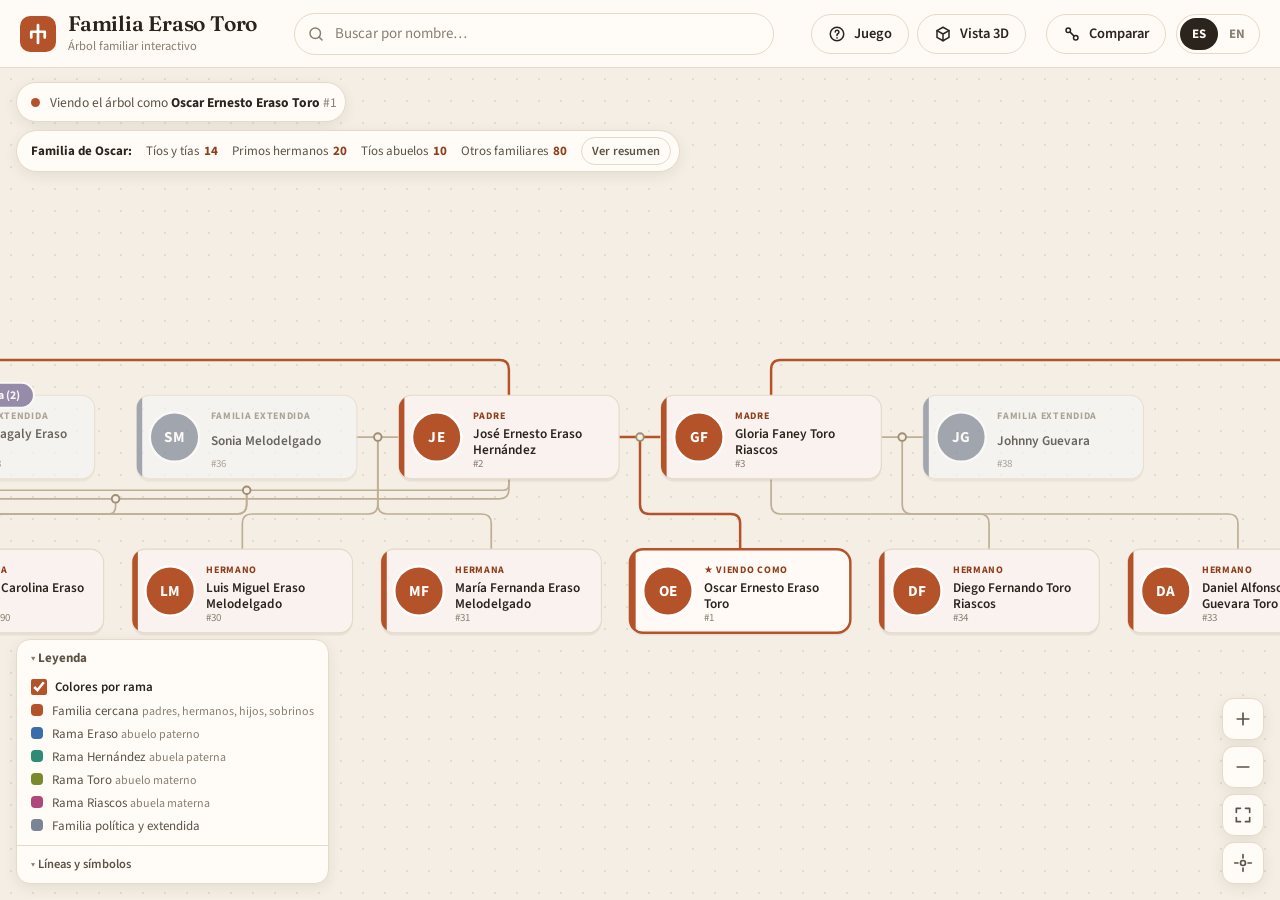
==== commit b68dbbf4: "Add files via upload" ====
--- a/index.html
+++ b/index.html
@@ -40,6 +40,17 @@
       <ul id="search-results" class="results" role="listbox" hidden></ul>
     </div>
 
+    <div class="view-actions">                               <!-- The game and the 3D view -->
+      <button id="game-open" class="btn btn-ghost" type="button" data-i18n-title="gameOpen" data-i18n-aria="gameOpen">
+        <svg viewBox="0 0 24 24" aria-hidden="true"><circle cx="12" cy="12" r="9"></circle><path d="M9.6 9.4a2.5 2.5 0 1 1 3.6 2.3c-.7.4-1.2 1-1.2 1.8v.4"></path><path d="M12 17v.2"></path></svg>
+        <span data-i18n="game"></span>
+      </button>
+      <a id="view-3d" class="btn btn-ghost" href="3d.html" data-i18n-title="view3dTitle" data-i18n-aria="view3dTitle"> <!-- Opens 3d.html; app.js adds the focus person -->
+        <svg viewBox="0 0 24 24" aria-hidden="true"><path d="M12 3l8 4.5v9L12 21l-8-4.5v-9z"></path><path d="M4 7.5l8 4.5 8-4.5M12 12v9"></path></svg>
+        <span data-i18n="view3d"></span>
+      </a>
+    </div>
+
     <div class="top-actions">
       <button id="compare-open" class="btn btn-ghost" type="button">  <!-- Opens the "compare two people" panel -->
         <svg viewBox="0 0 24 24" aria-hidden="true"><circle cx="7" cy="7" r="3"></circle><circle cx="17" cy="17" r="3"></circle><path d="M9.5 9.5l5 5"></path></svg>
@@ -59,8 +70,10 @@
         <clipPath id="avatar-clip" clipPathUnits="objectBoundingBox"><circle cx="0.5" cy="0.5" r="0.5"></circle></clipPath> <!-- Makes photos round -->
       </defs>
       <g id="viewport">                                       <!-- Moved and scaled when you drag or zoom -->
+        <g id="ghosts"></g>                                   <!-- The previous drawing, fading out during an animation -->
         <g id="link-hits"></g>                                <!-- Wide invisible lines that react to the mouse and glow -->
         <g id="links"></g>                                    <!-- Lines between relatives -->
+        <g id="flow"></g>                                     <!-- Little lights moving along the path between compared people -->
         <g id="dots"></g>                                     <!-- Dots where a couple's lines meet -->
         <g id="cards"></g>                                    <!-- One card per person -->
       </g>
@@ -81,7 +94,14 @@
 
     <details class="legend" id="legend">                      <!-- Explains the line styles -->
       <summary data-i18n="legend"></summary>
-      <ul>
+      <div class="legend-body">
+      <div class="legend-lines" id="legend-lines">           <!-- Colours by family branch; filled by app.js -->
+        <label class="lg-switch"><input type="checkbox" id="line-toggle"><span data-i18n="lineColors"></span></label>
+        <ul id="line-legend"></ul>
+      </div>
+      <details class="legend-more">                          <!-- Line styles, folded so the legend stays small -->
+      <summary data-i18n="legendMore"></summary>
+      <ul class="legend-styles">
         <li><svg viewBox="0 0 40 10"><path class="lg-line" d="M2 5h36"></path></svg><span data-i18n="legendConfirmed"></span></li>
         <li><svg viewBox="0 0 40 10"><path class="lg-line lg-dashed" d="M2 5h36"></path></svg><span data-i18n="legendUnconfirmed"></span></li>
         <li><svg viewBox="0 0 40 10"><path class="lg-line lg-lineage" d="M2 5h36"></path></svg><span data-i18n="legendLine"></span></li>
@@ -91,6 +111,8 @@
         <li><span class="lg-pill">+</span><span data-i18n="legendBranch"></span></li> <!-- "Ver familia" pill on relatives by marriage -->
       </ul>
       <p class="legend-hint" data-i18n="legendHover"></p>      <!-- "Hover over a line to see who it connects" -->
+      </details>
+      </div>
     </details>
 
     <div id="problems" class="problems" hidden></div>          <!-- Only appears if family-data.js has a mistake -->
@@ -111,6 +133,7 @@
   <script src="family-data.js"></script>       <!-- YOUR DATA: people, photos, stories -->
   <script src="js/kinship.js"></script>        <!-- Works out relationships -->
   <script src="js/i18n.js"></script>           <!-- Words in Spanish and English -->
+  <script src="js/lines.js"></script>          <!-- Colours for each branch of the family -->
   <script src="js/app.js"></script>            <!-- Draws the tree and runs the buttons -->
 
   <!-- Visitor counter (GoatCounter, no cookies). Stats: https://arbol-eraso.goatcounter.com
--- a/css/styles.css
+++ b/css/styles.css
@@ -217,6 +217,7 @@
 .chip .num { color: var(--muted); }
 .chip .dot { width: 9px; height: 9px; border-radius: 50%; background: var(--accent); flex: none; }
 .compare-chip .dot { background: var(--path); }
+.compare-chip > span:nth-child(2) { flex: 1 1 180px; min-width: 0; } /* long names wrap beside the dot, not under it */
 .chip-close { width: 28px; height: 28px; border-radius: 50%; border: 0; background: var(--surface-2); display: grid; place-items: center; }
 .chip-close svg { width: 14px; height: 14px; stroke: var(--ink-2); stroke-width: 2.4; fill: none; stroke-linecap: round; }
 
@@ -228,6 +229,7 @@
   display: grid; place-items: center; box-shadow: 0 4px 14px rgba(58, 38, 18, 0.08);
 }
 .zoom-controls button:hover { border-color: var(--line); }
+body.panel-open .zoom-controls { right: calc(var(--panel-w) + 30px); } /* keep the zoom buttons visible next to an open panel */
 .zoom-controls svg { width: 20px; height: 20px; fill: none; stroke: var(--ink-2); stroke-width: 2; stroke-linecap: round; stroke-linejoin: round; }
 .legend {
   position: absolute; left: 16px; bottom: 16px; z-index: 5;
@@ -351,13 +353,16 @@
   .brand-mark { width: 32px; height: 32px; }
   .brand h1 { font-size: 19px; }
   .subtitle { display: none; }
-  .search { order: 3; flex: 1 1 100%; max-width: none; }
-  #compare-open span { display: none; }                         /* icon only on phones */
-  #compare-open { width: 40px; padding: 0; }
+  .brand { flex: 1 1 calc(100% - 190px); }                     /* first row: title, compare, language */
+  .top-actions { order: 2; }
+  .search { order: 3; flex: 1 1 160px; max-width: none; }      /* second row: search, game, 3D */
+  .view-actions { order: 4; }
+  #compare-open span, .view-actions .btn span { display: none; } /* icons only on phones */
+  #compare-open, .view-actions .btn { width: 40px; padding: 0; }
   .chips { top: 10px; left: 10px; right: 10px; }
   .chip { font-size: 13px; }
   .legend { left: 10px; bottom: 10px; }
-  .zoom-controls { right: 10px; bottom: 10px; }
+  .zoom-controls, body.panel-open .zoom-controls { right: 10px; bottom: 10px; }
   .zoom-controls button { width: 40px; height: 40px; }
   .panel {                                                      /* panel becomes a bottom sheet */
     top: auto; left: 0; right: 0; bottom: 0; width: auto;
@@ -390,8 +395,6 @@
 .branch-badge:hover rect { filter: brightness(1.1); }
 .branch-badge:focus { outline: none; }
 .branch-badge:focus-visible rect { stroke: var(--path); stroke-width: 3; }
-.card.revealed { animation: card-in .45s ease-out; }             /* newly shown relatives fade in */
-@keyframes card-in { from { opacity: 0; } }
 .lg-pill { width: 40px; height: 16px; flex: none; border-radius: 8px; background: var(--marriage); color: #fff; font-size: 12px; font-weight: 700; display: inline-flex; align-items: center; justify-content: center; }
 .summary h2 { margin-right: 40px; }
 .summary .intro { margin: 0 0 12px; font-size: 14px; color: var(--ink-2); }
@@ -410,3 +413,85 @@
 @media (max-width: 760px) {
   .summary-chip .sum-item.extra { display: none; }               /* phones: title, first group and the button */
 }
+
+/* ---------- 13. Header buttons: game and 3D view ---------- */
+.view-actions { display: flex; align-items: center; gap: 8px; flex: none; }
+.view-actions .btn { text-decoration: none; color: var(--ink); }
+#game-open svg, #view-3d svg { stroke-linejoin: round; }
+@media (max-width: 1180px) and (min-width: 761px) {           /* medium screens: icons only for the game and 3D */
+  .view-actions .btn span { display: none; }
+  .view-actions .btn { width: 40px; padding: 0; }
+}
+@media (max-width: 940px) and (min-width: 761px) {
+  #compare-open span { display: none; }
+  #compare-open { width: 40px; padding: 0; }
+}
+
+/* ---------- 14. Colours by family branch ---------- */
+.card-stripe { fill: var(--card-color, transparent); display: none; pointer-events: none; }
+#tree.lines-on .card-stripe { display: inline; }
+#tree.lines-on .card:not(.is-focus) .card-bg { fill: var(--card-tint, var(--surface)); }
+.legend-body { display: grid; }
+.legend-lines { padding: 2px 14px 10px; border-bottom: 1px solid var(--border); margin-bottom: 9px; }
+.legend-lines ul { padding: 6px 0 0; gap: 5px; }
+.legend-lines.off ul { opacity: 0.45; }
+.lg-switch { display: flex; align-items: center; gap: 8px; font-weight: 600; color: var(--ink); cursor: pointer; }
+.lg-switch input { width: 16px; height: 16px; accent-color: var(--accent); margin: 0; }
+.lg-swatch { width: 12px; height: 12px; border-radius: 4px; flex: none; display: inline-block; }
+.lg-text small { color: var(--muted); font-size: 12px; }
+.legend .legend-lines li { gap: 9px; align-items: baseline; }
+.legend .legend-lines .lg-swatch { transform: translateY(1px); }
+.legend-more > summary { cursor: pointer; padding: 0 14px 10px; font-weight: 600; font-size: 12.5px; color: var(--ink-2); list-style: none; }
+.legend-more > summary::-webkit-details-marker { display: none; }
+.legend-more > summary::before { content: "▸ "; color: var(--muted); }
+.legend-more[open] > summary::before { content: "▾ "; }
+.line-chip { display: inline-flex; align-items: center; gap: 8px; margin: 10px 0 0; padding: 4px 12px 4px 10px; border-radius: 999px; background: var(--surface-2); font-size: 13.5px; font-weight: 600; color: var(--ink-2); }
+.line-chip small { font-weight: 400; color: var(--muted); font-size: 12.5px; }
+
+/* ---------- 15. Animation: light moving along the comparison path ---------- */
+#ghosts { pointer-events: none; }
+.path-flow { fill: none; stroke: #fff; stroke-width: 2.2; stroke-linecap: round; stroke-dasharray: 1.5 12.5; opacity: 0.95; pointer-events: none; animation: path-flow 0.9s linear infinite; }
+.path-flow.rev { animation-direction: reverse; }
+@keyframes path-flow { to { stroke-dashoffset: -28; } }
+#tree.lighting .path-flow { opacity: 0.15; }
+@media (prefers-reduced-motion: reduce) {
+  .path-flow { animation: none; display: none; }
+  .panel, .game-opt { animation: none !important; }
+}
+
+/* ---------- 16. Game: ¿Cómo estamos emparentados? ---------- */
+.game h2 { margin: 0 40px 4px 0; font-family: var(--font-display); font-weight: 600; font-size: 24px; line-height: 1.15; }
+.game .intro { margin: 0 0 14px; font-size: 14px; color: var(--ink-2); }
+.game-modes { display: flex; padding: 3px; border: 1px solid var(--border); border-radius: 999px; background: var(--surface-2); }
+.game-modes button { flex: 1; border: 0; background: transparent; height: 34px; border-radius: 999px; font-size: 13.5px; font-weight: 600; color: var(--ink-2); white-space: nowrap; overflow: hidden; text-overflow: ellipsis; padding: 0 10px; }
+.game-modes button[aria-pressed="true"] { background: var(--surface); color: var(--ink); box-shadow: 0 1px 4px rgba(58, 38, 18, 0.14); }
+.game-score { display: flex; flex-wrap: wrap; gap: 6px 16px; margin: 12px 2px 0; font-size: 13px; color: var(--muted); }
+.game-score b { color: var(--ink); font-weight: 700; }
+.game-score b.hot { color: var(--accent-ink); }
+.game-card { margin-top: 12px; padding: 16px; border-radius: 16px; background: var(--accent-soft); }
+.game-pair { display: grid; grid-template-columns: 1fr auto 1fr; align-items: start; gap: 8px; }
+.game-person { border: 0; background: none; padding: 0; display: flex; flex-direction: column; align-items: center; gap: 6px; text-align: center; min-width: 0; }
+.game-person .gp-name { font-size: 13.5px; font-weight: 600; line-height: 1.25; color: var(--ink); }
+.game-person:hover .gp-name { text-decoration: underline; text-decoration-color: var(--accent); text-underline-offset: 3px; }
+.avatar-md { position: relative; width: 58px; height: 58px; border-radius: 50%; flex: none; display: grid; place-items: center; overflow: hidden; color: #fff; font-weight: 700; font-size: 20px; border: 3px solid #fff; box-shadow: 0 3px 10px rgba(58, 38, 18, 0.15); }
+.avatar-md img { position: absolute; inset: 0; width: 100%; height: 100%; object-fit: cover; }
+.game-link { margin-top: 16px; width: 28px; height: 28px; border-radius: 50%; display: grid; place-items: center; background: var(--surface); color: var(--accent-ink); font-weight: 700; box-shadow: 0 1px 4px rgba(58, 38, 18, 0.12); }
+.game-q { margin: 14px 0 12px; font-size: 17px; line-height: 1.45; text-align: center; color: var(--ink); }
+.game-blank { display: inline-block; min-width: 64px; padding: 0 8px; border-bottom: 2px dashed var(--accent); color: var(--accent-ink); font-weight: 700; }
+.game-blank.filled { border-bottom-style: solid; animation: blank-in .35s ease-out; }
+@keyframes blank-in { from { opacity: 0; transform: translateY(4px); } }
+.game-options { display: grid; grid-template-columns: 1fr 1fr; gap: 8px; }
+.game-opt { min-height: 46px; padding: 8px 10px; border-radius: 12px; border: 1px solid var(--border); background: var(--surface); font-size: 14.5px; font-weight: 600; line-height: 1.25; color: var(--ink); transition: border-color .15s, background .15s, transform .15s; }
+.game-opt:not(:disabled):hover { border-color: var(--accent); transform: translateY(-1px); }
+.game-opt:disabled { cursor: default; color: var(--muted); }
+.game-opt.right { background: #e3f1e6; border-color: #3f8a55; color: #1f5a31; animation: opt-pop .4s ease-out; }
+.game-opt.wrong { background: #fbe6e3; border-color: #c0544a; color: #8a2b23; animation: opt-shake .35s ease-in-out; }
+@keyframes opt-pop { 40% { transform: scale(1.04); } }
+@keyframes opt-shake { 25% { transform: translateX(-4px); } 75% { transform: translateX(4px); } }
+.game-feedback { margin-top: 14px; padding-top: 12px; border-top: 1px solid rgba(143, 61, 27, 0.18); }
+.game-feedback .verdict { margin: 0 0 6px; font-weight: 700; font-size: 16px; }
+.game-feedback.ok .verdict { color: #1f5a31; }
+.game-feedback.bad .verdict { color: #8a2b23; }
+.game-feedback .chain button { text-decoration-color: var(--accent); }
+.game-degree { margin: 8px 0 0; font-size: 13px; color: var(--muted); }
+.game-reset { margin: 12px 0 0; text-align: center; }
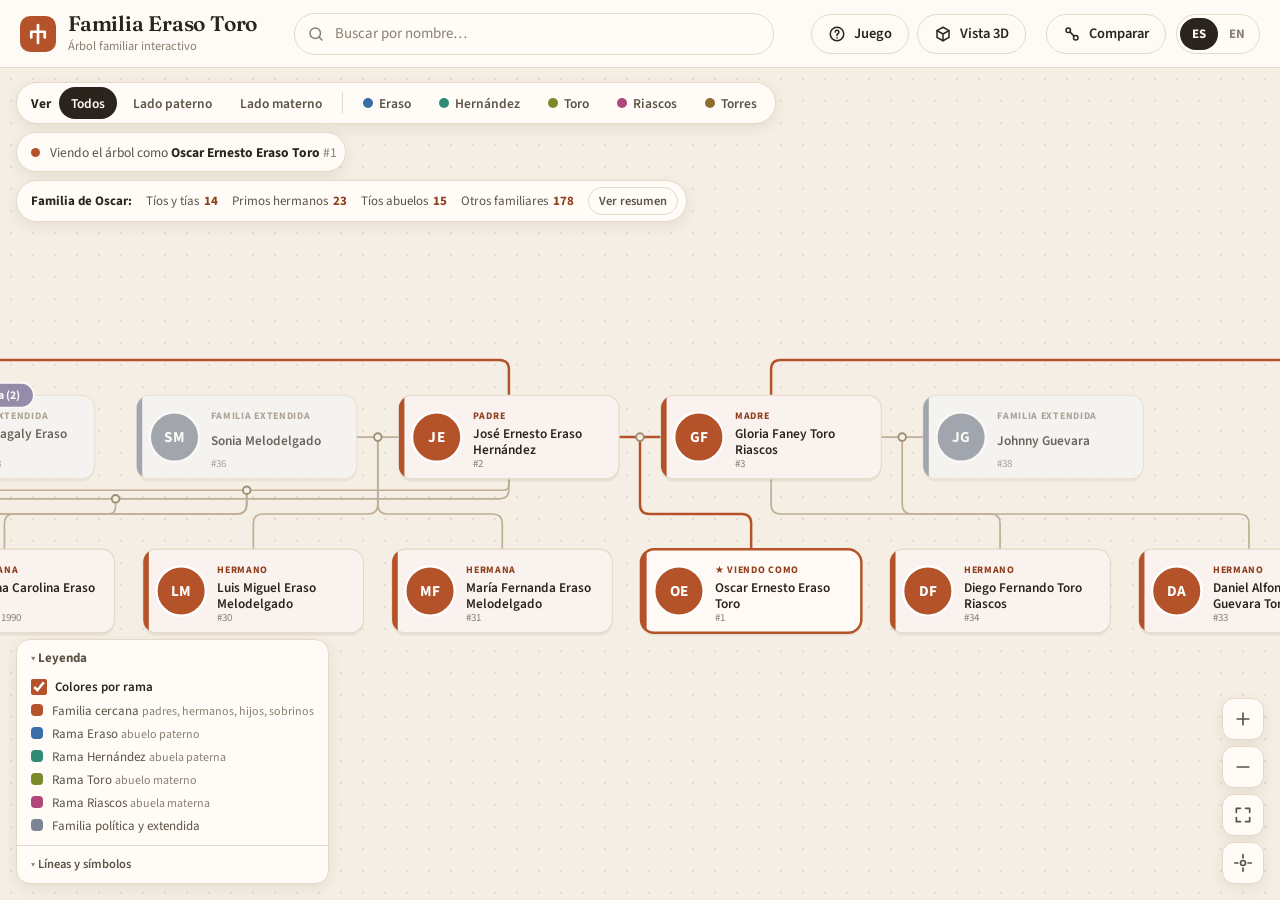
==== commit 071f53f8: "Add files via upload" ====
--- a/index.html
+++ b/index.html
@@ -80,6 +80,8 @@
     </svg>
 
     <div class="chips">                                       <!-- Floating notes at the top of the tree -->
+      <div id="family-bar" class="chip family-bar" role="group" hidden></div> <!-- Family filter: Todos · Lado paterno · Eraso … -->
+      <div id="filter-note" class="chip filter-note" hidden></div> <!-- Shown when the focus person is not in the chosen family -->
       <div id="focus-chip" class="chip focus-chip"></div>     <!-- "Viewing the tree as …" -->
       <div id="summary-chip" class="chip summary-chip" hidden></div> <!-- Short family summary of the focus person -->
       <div id="compare-chip" class="chip compare-chip" hidden></div> <!-- "Comparing A ↔ B" -->
@@ -134,6 +136,7 @@
   <script src="js/kinship.js"></script>        <!-- Works out relationships -->
   <script src="js/i18n.js"></script>           <!-- Words in Spanish and English -->
   <script src="js/lines.js"></script>          <!-- Colours for each branch of the family -->
+  <script src="js/families.js"></script>       <!-- Who belongs to each family, for the family filter -->
   <script src="js/app.js"></script>            <!-- Draws the tree and runs the buttons -->
 
   <!-- Visitor counter (GoatCounter, no cookies). Stats: https://arbol-eraso.goatcounter.com
--- a/css/styles.css
+++ b/css/styles.css
@@ -495,3 +495,24 @@
 .game-feedback .chain button { text-decoration-color: var(--accent); }
 .game-degree { margin: 8px 0 0; font-size: 13px; color: var(--muted); }
 .game-reset { margin: 12px 0 0; text-align: center; }
+
+/* ---------- 17. Family filter at the top of the tree ---------- */
+.family-bar { gap: 4px; flex-wrap: nowrap; overflow-x: auto; padding: 4px 6px 4px 14px; scrollbar-width: none; -webkit-overflow-scrolling: touch; }
+.family-bar::-webkit-scrollbar { display: none; }
+.fb-label { font-weight: 700; color: var(--ink); margin-right: 4px; white-space: nowrap; }
+.fb-sep { width: 1px; height: 22px; background: var(--border); margin: 0 4px; flex: none; }
+.fb-btn {
+  flex: none; display: inline-flex; align-items: center; gap: 6px; height: 32px; padding: 0 12px;
+  border: 0; border-radius: 999px; background: transparent; color: var(--ink-2); font-size: 13.5px; font-weight: 600; white-space: nowrap;
+  transition: background .15s, color .15s;
+}
+.fb-btn:hover { background: var(--surface-2); color: var(--ink); }
+.fb-btn i { width: 10px; height: 10px; border-radius: 50%; flex: none; }
+.fb-btn.on { background: var(--ink); color: var(--surface); }
+.fb-btn.on i { box-shadow: 0 0 0 2px var(--surface); }
+.fb-count { font-weight: 700; font-size: 12px; padding: 1px 7px; border-radius: 999px; background: rgba(255, 255, 255, 0.18); }
+.filter-note { font-size: 13px; color: var(--ink-2); background: #fff6e8; border-color: #ecd2a8; padding: 7px 14px; }
+@media (max-width: 760px) {
+  .family-bar { align-self: stretch; padding-left: 12px; }
+  .fb-btn { height: 30px; padding: 0 10px; font-size: 13px; }
+}
